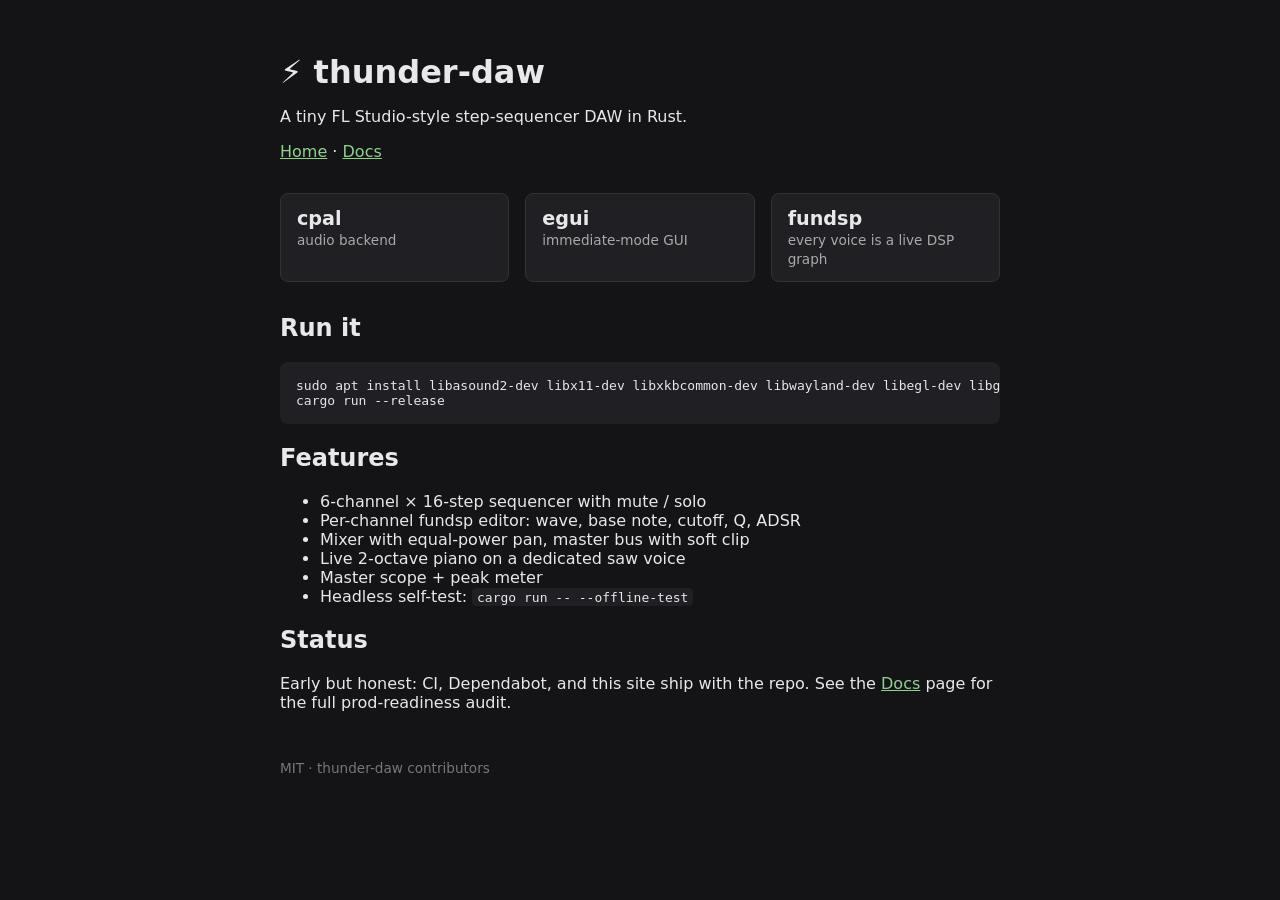
==== website/index.html @ 227684a7 "docs: README, MIT license, prod-readiness audit, website + docs site" ====
<!DOCTYPE html>
<html lang="en">
<head>
<meta charset="utf-8">
<meta name="viewport" content="width=device-width, initial-scale=1">
<title>thunder-daw — tiny FL-style DAW in Rust</title>
<link rel="stylesheet" href="style.css">
</head>
<body>
<header>
  <h1>⚡ thunder-daw</h1>
  <p>A tiny FL Studio-style step-sequencer DAW in Rust.</p>
  <nav><a href="index.html">Home</a> · <a href="docs.html">Docs</a></nav>
</header>
<main>
  <section class="stack">
    <div><strong>cpal</strong><span>audio backend</span></div>
    <div><strong>egui</strong><span>immediate-mode GUI</span></div>
    <div><strong>fundsp</strong><span>every voice is a live DSP graph</span></div>
  </section>
  <section>
    <h2>Run it</h2>
    <pre>sudo apt install libasound2-dev libx11-dev libxkbcommon-dev libwayland-dev libegl-dev libgl-dev
cargo run --release</pre>
  </section>
  <section>
    <h2>Features</h2>
    <ul>
      <li>6-channel × 16-step sequencer with mute / solo</li>
      <li>Per-channel fundsp editor: wave, base note, cutoff, Q, ADSR</li>
      <li>Mixer with equal-power pan, master bus with soft clip</li>
      <li>Live 2-octave piano on a dedicated saw voice</li>
      <li>Master scope + peak meter</li>
      <li>Headless self-test: <code>cargo run -- --offline-test</code></li>
    </ul>
  </section>
  <section>
    <h2>Status</h2>
    <p>Early but honest: CI, Dependabot, and this site ship with the repo.
    See the <a href="docs.html">Docs</a> page for the full prod-readiness audit.</p>
  </section>
</main>
<footer>MIT · thunder-daw contributors</footer>
</body>
</html>
---- website/style.css ----
:root { color-scheme: dark; }
body { font-family: system-ui, sans-serif; max-width: 720px; margin: 0 auto; padding: 2rem 1rem; background: #141417; color: #e8e8ea; }
header h1 { margin-bottom: 0; }
nav { margin: 0.5rem 0 2rem; }
a { color: #8fd18f; }
.stack { display: flex; gap: 1rem; margin-bottom: 2rem; }
.stack div { background: #1f1f24; border: 1px solid #333; border-radius: 8px; padding: 0.8rem 1rem; flex: 1; }
.stack strong { display: block; font-size: 1.2rem; }
.stack span { color: #aaa; font-size: 0.85rem; }
pre { background: #1f1f24; padding: 1rem; border-radius: 8px; overflow-x: auto; }
code { background: #1f1f24; padding: 0.1rem 0.3rem; border-radius: 4px; }
footer { margin-top: 3rem; color: #777; font-size: 0.85rem; }
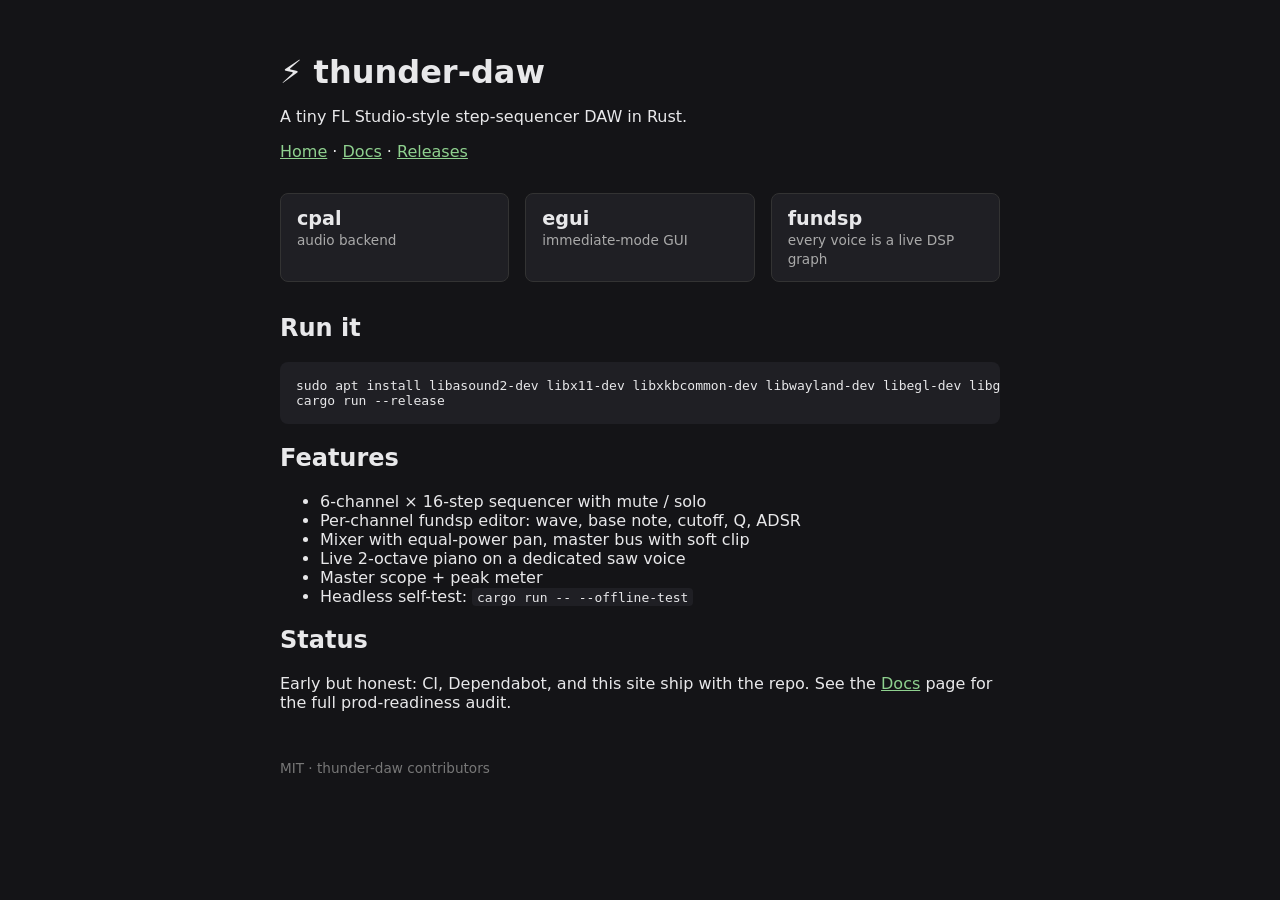
==== commit 163cec04: "docs: CHANGELOG, releases page, release links" ====
--- a/website/index.html
+++ b/website/index.html
@@ -10,7 +10,7 @@
 <header>
   <h1>⚡ thunder-daw</h1>
   <p>A tiny FL Studio-style step-sequencer DAW in Rust.</p>
-  <nav><a href="index.html">Home</a> · <a href="docs.html">Docs</a></nav>
+  <nav><a href="index.html">Home</a> · <a href="docs.html">Docs</a> · <a href="releases.html">Releases</a></nav>
 </header>
 <main>
   <section class="stack">
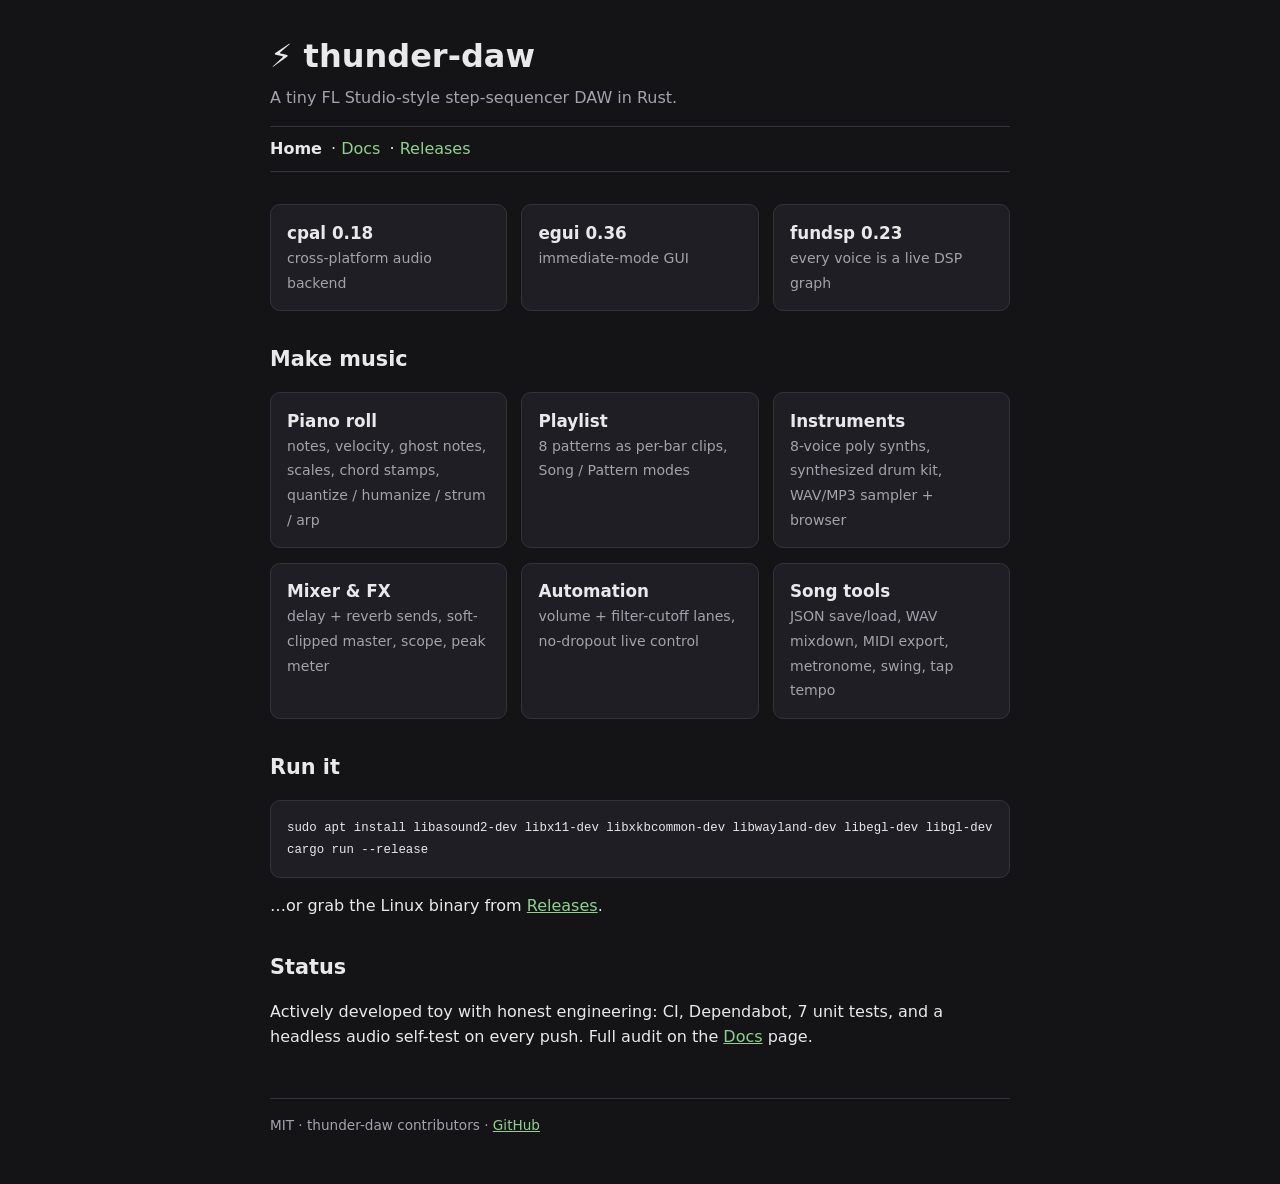
==== commit 3c6f2be0: "docs: refactor site (shared structure, v0.2.0 content, honest audit)" ====
--- a/website/index.html
+++ b/website/index.html
@@ -10,36 +10,46 @@
 <header>
   <h1>⚡ thunder-daw</h1>
   <p>A tiny FL Studio-style step-sequencer DAW in Rust.</p>
-  <nav><a href="index.html">Home</a> · <a href="docs.html">Docs</a> · <a href="releases.html">Releases</a></nav>
+  <nav>
+    <a href="index.html" aria-current="page">Home</a> ·
+    <a href="docs.html">Docs</a> ·
+    <a href="releases.html">Releases</a>
+  </nav>
 </header>
 <main>
-  <section class="stack">
-    <div><strong>cpal</strong><span>audio backend</span></div>
-    <div><strong>egui</strong><span>immediate-mode GUI</span></div>
-    <div><strong>fundsp</strong><span>every voice is a live DSP graph</span></div>
+  <section class="grid">
+    <div class="card"><strong>cpal 0.18</strong><span>cross-platform audio backend</span></div>
+    <div class="card"><strong>egui 0.36</strong><span>immediate-mode GUI</span></div>
+    <div class="card"><strong>fundsp 0.23</strong><span>every voice is a live DSP graph</span></div>
   </section>
+
+  <section>
+    <h2>Make music</h2>
+    <div class="grid">
+      <div class="card"><strong>Piano roll</strong><span>notes, velocity, ghost notes, scales, chord stamps, quantize / humanize / strum / arp</span></div>
+      <div class="card"><strong>Playlist</strong><span>8 patterns as per-bar clips, Song / Pattern modes</span></div>
+      <div class="card"><strong>Instruments</strong><span>8-voice poly synths, synthesized drum kit, WAV/MP3 sampler + browser</span></div>
+      <div class="card"><strong>Mixer &amp; FX</strong><span>delay + reverb sends, soft-clipped master, scope, peak meter</span></div>
+      <div class="card"><strong>Automation</strong><span>volume + filter-cutoff lanes, no-dropout live control</span></div>
+      <div class="card"><strong>Song tools</strong><span>JSON save/load, WAV mixdown, MIDI export, metronome, swing, tap tempo</span></div>
+    </div>
+  </section>
+
   <section>
     <h2>Run it</h2>
-    <pre>sudo apt install libasound2-dev libx11-dev libxkbcommon-dev libwayland-dev libegl-dev libgl-dev
-cargo run --release</pre>
+    <pre><code>sudo apt install libasound2-dev libx11-dev libxkbcommon-dev libwayland-dev libegl-dev libgl-dev
+cargo run --release</code></pre>
+    <p>…or grab the Linux binary from
+    <a href="releases.html">Releases</a>.</p>
   </section>
-  <section>
-    <h2>Features</h2>
-    <ul>
-      <li>6-channel × 16-step sequencer with mute / solo</li>
-      <li>Per-channel fundsp editor: wave, base note, cutoff, Q, ADSR</li>
-      <li>Mixer with equal-power pan, master bus with soft clip</li>
-      <li>Live 2-octave piano on a dedicated saw voice</li>
-      <li>Master scope + peak meter</li>
-      <li>Headless self-test: <code>cargo run -- --offline-test</code></li>
-    </ul>
-  </section>
+
   <section>
     <h2>Status</h2>
-    <p>Early but honest: CI, Dependabot, and this site ship with the repo.
-    See the <a href="docs.html">Docs</a> page for the full prod-readiness audit.</p>
+    <p>Actively developed toy with honest engineering: CI, Dependabot,
+    7 unit tests, and a headless audio self-test on every push.
+    Full audit on the <a href="docs.html">Docs</a> page.</p>
   </section>
 </main>
-<footer>MIT · thunder-daw contributors</footer>
+<footer>MIT · thunder-daw contributors · <a href="https://github.com/canureal/thunder-daw">GitHub</a></footer>
 </body>
 </html>
--- a/website/style.css
+++ b/website/style.css
@@ -1,12 +1,127 @@
-:root { color-scheme: dark; }
-body { font-family: system-ui, sans-serif; max-width: 720px; margin: 0 auto; padding: 2rem 1rem; background: #141417; color: #e8e8ea; }
-header h1 { margin-bottom: 0; }
-nav { margin: 0.5rem 0 2rem; }
-a { color: #8fd18f; }
-.stack { display: flex; gap: 1rem; margin-bottom: 2rem; }
-.stack div { background: #1f1f24; border: 1px solid #333; border-radius: 8px; padding: 0.8rem 1rem; flex: 1; }
-.stack strong { display: block; font-size: 1.2rem; }
-.stack span { color: #aaa; font-size: 0.85rem; }
-pre { background: #1f1f24; padding: 1rem; border-radius: 8px; overflow-x: auto; }
-code { background: #1f1f24; padding: 0.1rem 0.3rem; border-radius: 4px; }
-footer { margin-top: 3rem; color: #777; font-size: 0.85rem; }
+:root {
+  color-scheme: dark;
+  --bg: #141417;
+  --panel: #1e1e24;
+  --line: #33333c;
+  --text: #e9e9ec;
+  --muted: #a3a3ad;
+  --accent: #8fd18f;
+  --accent-dim: #4a7a4c;
+  --radius: 10px;
+}
+
+* { box-sizing: border-box; }
+
+body {
+  font-family: system-ui, -apple-system, sans-serif;
+  max-width: 780px;
+  margin: 0 auto;
+  padding: 2rem 1.25rem 3rem;
+  background: var(--bg);
+  color: var(--text);
+  line-height: 1.55;
+}
+
+header h1 { margin: 0; font-size: 2rem; }
+header p { margin: 0.25rem 0 0; color: var(--muted); }
+
+nav {
+  margin: 1rem 0 2rem;
+  padding: 0.6rem 0;
+  border-top: 1px solid var(--line);
+  border-bottom: 1px solid var(--line);
+}
+
+nav a { color: var(--accent); text-decoration: none; margin-right: 0.25rem; }
+nav a:hover { text-decoration: underline; }
+nav a[aria-current="page"] { color: var(--text); font-weight: 600; }
+
+h2 { margin-top: 2rem; font-size: 1.3rem; }
+a { color: var(--accent); }
+
+.grid {
+  display: grid;
+  grid-template-columns: repeat(auto-fit, minmax(200px, 1fr));
+  gap: 0.9rem;
+  margin: 1rem 0;
+}
+
+.card {
+  background: var(--panel);
+  border: 1px solid var(--line);
+  border-radius: var(--radius);
+  padding: 0.9rem 1rem;
+}
+
+.card strong { display: block; font-size: 1.05rem; }
+.card span { color: var(--muted); font-size: 0.88rem; }
+
+ul { padding-left: 1.3rem; }
+li { margin: 0.3rem 0; }
+
+pre {
+  background: var(--panel);
+  border: 1px solid var(--line);
+  padding: 1rem;
+  border-radius: var(--radius);
+  overflow-x: auto;
+  font-size: 0.88rem;
+}
+
+code {
+  background: var(--panel);
+  border: 1px solid var(--line);
+  padding: 0.1rem 0.35rem;
+  border-radius: 5px;
+  font-size: 0.88em;
+}
+
+pre code { border: none; padding: 0; }
+
+.badge {
+  display: inline-block;
+  background: var(--accent-dim);
+  color: #fff;
+  font-size: 0.75rem;
+  font-weight: 700;
+  padding: 0.15rem 0.5rem;
+  border-radius: 20px;
+  vertical-align: middle;
+  margin-left: 0.5rem;
+}
+
+.btn {
+  display: inline-block;
+  background: var(--accent-dim);
+  color: #fff !important;
+  padding: 0.55rem 1.1rem;
+  border-radius: var(--radius);
+  text-decoration: none;
+  font-weight: 600;
+  margin: 0.4rem 0.4rem 0.4rem 0;
+}
+
+.btn:hover { filter: brightness(1.15); }
+
+table {
+  width: 100%;
+  border-collapse: collapse;
+  margin: 1rem 0;
+  font-size: 0.92rem;
+}
+
+th, td {
+  text-align: left;
+  padding: 0.5rem 0.6rem;
+  border-bottom: 1px solid var(--line);
+}
+
+th { color: var(--muted); font-weight: 600; }
+
+footer {
+  margin-top: 3rem;
+  padding-top: 1rem;
+  border-top: 1px solid var(--line);
+  color: var(--muted);
+  font-size: 0.85rem;
+}
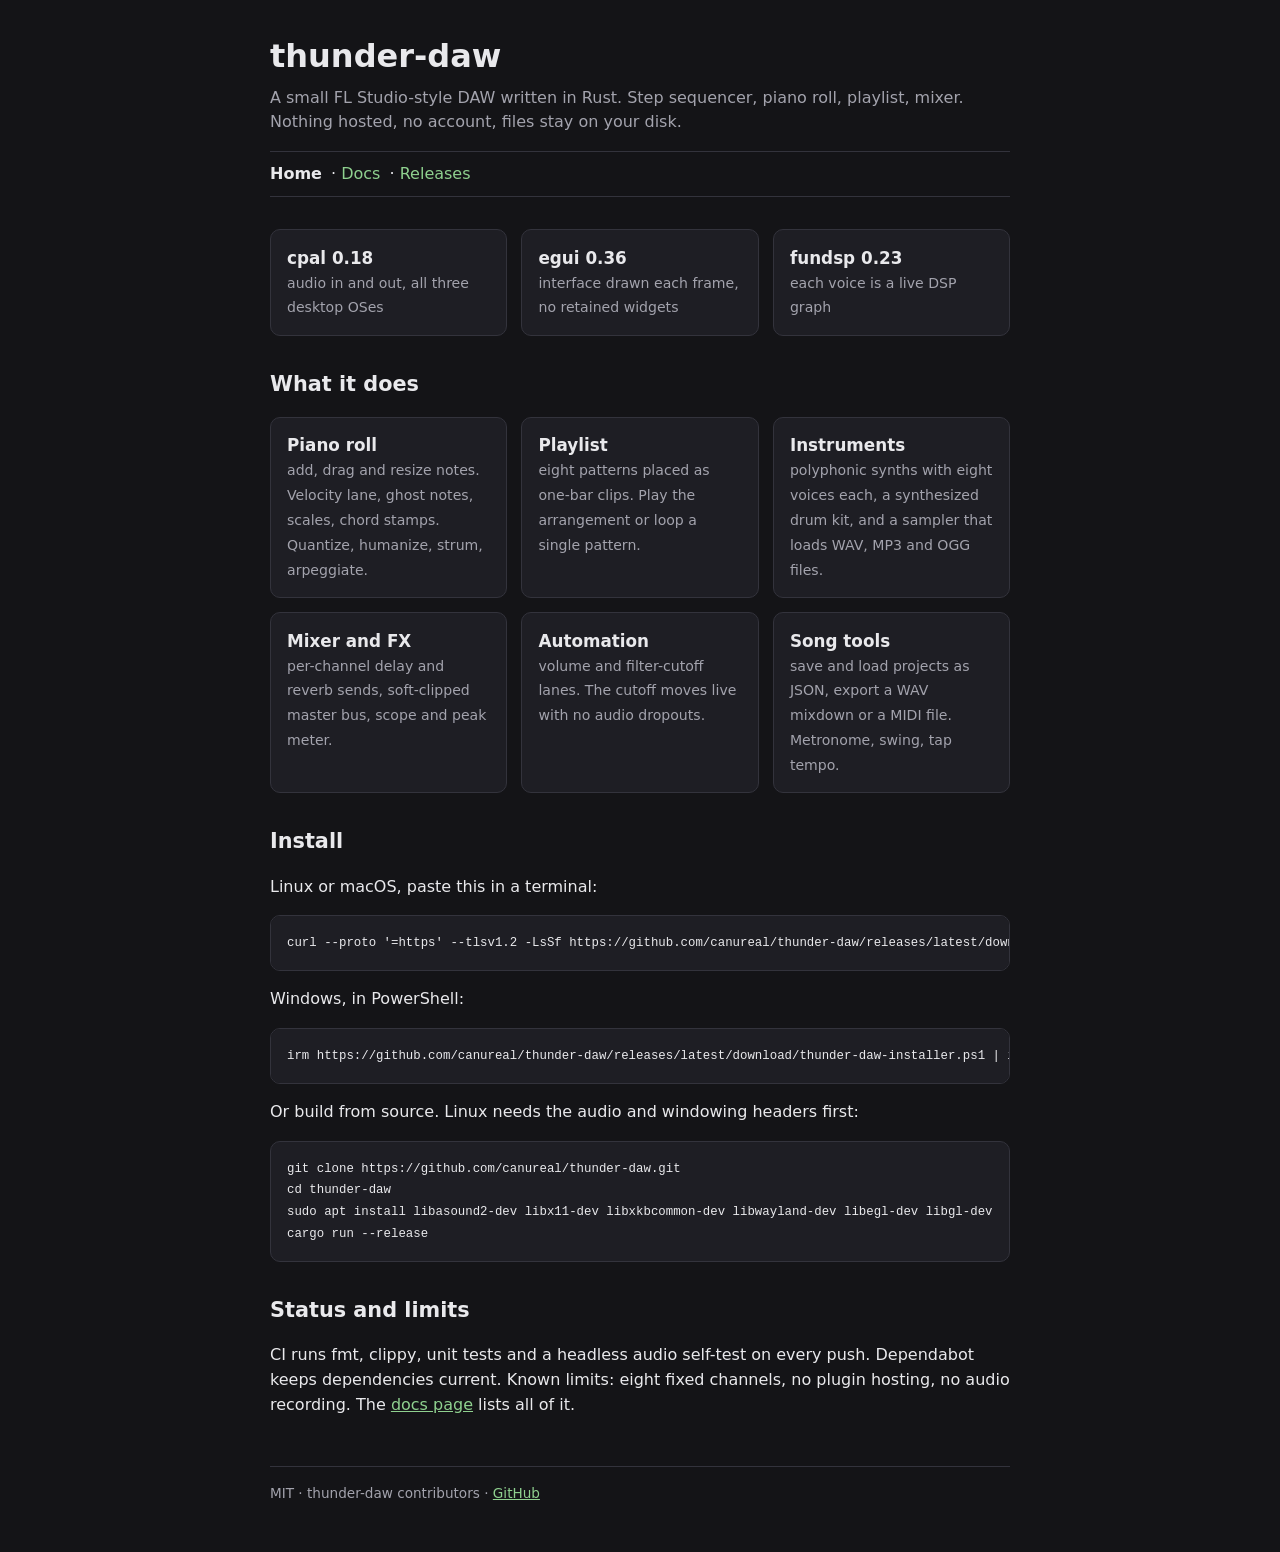
==== commit 9961bd8b: "feat: cross-platform installs via cargo-dist, plain-language docs - cargo-dist: Linux, Windows, macO" ====
--- a/website/index.html
+++ b/website/index.html
@@ -3,13 +3,14 @@
 <head>
 <meta charset="utf-8">
 <meta name="viewport" content="width=device-width, initial-scale=1">
-<title>thunder-daw — tiny FL-style DAW in Rust</title>
+<title>thunder-daw: a small FL-style DAW in Rust</title>
 <link rel="stylesheet" href="style.css">
 </head>
 <body>
 <header>
-  <h1>⚡ thunder-daw</h1>
-  <p>A tiny FL Studio-style step-sequencer DAW in Rust.</p>
+  <h1>thunder-daw</h1>
+  <p>A small FL Studio-style DAW written in Rust. Step sequencer, piano roll,
+  playlist, mixer. Nothing hosted, no account, files stay on your disk.</p>
   <nav>
     <a href="index.html" aria-current="page">Home</a> ·
     <a href="docs.html">Docs</a> ·
@@ -18,36 +19,42 @@
 </header>
 <main>
   <section class="grid">
-    <div class="card"><strong>cpal 0.18</strong><span>cross-platform audio backend</span></div>
-    <div class="card"><strong>egui 0.36</strong><span>immediate-mode GUI</span></div>
-    <div class="card"><strong>fundsp 0.23</strong><span>every voice is a live DSP graph</span></div>
+    <div class="card"><strong>cpal 0.18</strong><span>audio in and out, all three desktop OSes</span></div>
+    <div class="card"><strong>egui 0.36</strong><span>interface drawn each frame, no retained widgets</span></div>
+    <div class="card"><strong>fundsp 0.23</strong><span>each voice is a live DSP graph</span></div>
   </section>
 
   <section>
-    <h2>Make music</h2>
+    <h2>What it does</h2>
     <div class="grid">
-      <div class="card"><strong>Piano roll</strong><span>notes, velocity, ghost notes, scales, chord stamps, quantize / humanize / strum / arp</span></div>
-      <div class="card"><strong>Playlist</strong><span>8 patterns as per-bar clips, Song / Pattern modes</span></div>
-      <div class="card"><strong>Instruments</strong><span>8-voice poly synths, synthesized drum kit, WAV/MP3 sampler + browser</span></div>
-      <div class="card"><strong>Mixer &amp; FX</strong><span>delay + reverb sends, soft-clipped master, scope, peak meter</span></div>
-      <div class="card"><strong>Automation</strong><span>volume + filter-cutoff lanes, no-dropout live control</span></div>
-      <div class="card"><strong>Song tools</strong><span>JSON save/load, WAV mixdown, MIDI export, metronome, swing, tap tempo</span></div>
+      <div class="card"><strong>Piano roll</strong><span>add, drag and resize notes. Velocity lane, ghost notes, scales, chord stamps. Quantize, humanize, strum, arpeggiate.</span></div>
+      <div class="card"><strong>Playlist</strong><span>eight patterns placed as one-bar clips. Play the arrangement or loop a single pattern.</span></div>
+      <div class="card"><strong>Instruments</strong><span>polyphonic synths with eight voices each, a synthesized drum kit, and a sampler that loads WAV, MP3 and OGG files.</span></div>
+      <div class="card"><strong>Mixer and FX</strong><span>per-channel delay and reverb sends, soft-clipped master bus, scope and peak meter.</span></div>
+      <div class="card"><strong>Automation</strong><span>volume and filter-cutoff lanes. The cutoff moves live with no audio dropouts.</span></div>
+      <div class="card"><strong>Song tools</strong><span>save and load projects as JSON, export a WAV mixdown or a MIDI file. Metronome, swing, tap tempo.</span></div>
     </div>
   </section>
 
   <section>
-    <h2>Run it</h2>
-    <pre><code>sudo apt install libasound2-dev libx11-dev libxkbcommon-dev libwayland-dev libegl-dev libgl-dev
+    <h2>Install</h2>
+    <p>Linux or macOS, paste this in a terminal:</p>
+    <pre><code>curl --proto '=https' --tlsv1.2 -LsSf https://github.com/canureal/thunder-daw/releases/latest/download/thunder-daw-installer.sh | sh</code></pre>
+    <p>Windows, in PowerShell:</p>
+    <pre><code>irm https://github.com/canureal/thunder-daw/releases/latest/download/thunder-daw-installer.ps1 | iex</code></pre>
+    <p>Or build from source. Linux needs the audio and windowing headers first:</p>
+    <pre><code>git clone https://github.com/canureal/thunder-daw.git
+cd thunder-daw
+sudo apt install libasound2-dev libx11-dev libxkbcommon-dev libwayland-dev libegl-dev libgl-dev
 cargo run --release</code></pre>
-    <p>…or grab the Linux binary from
-    <a href="releases.html">Releases</a>.</p>
   </section>
 
   <section>
-    <h2>Status</h2>
-    <p>Actively developed toy with honest engineering: CI, Dependabot,
-    7 unit tests, and a headless audio self-test on every push.
-    Full audit on the <a href="docs.html">Docs</a> page.</p>
+    <h2>Status and limits</h2>
+    <p>CI runs fmt, clippy, unit tests and a headless audio self-test on every
+    push. Dependabot keeps dependencies current. Known limits: eight fixed
+    channels, no plugin hosting, no audio recording. The
+    <a href="docs.html">docs page</a> lists all of it.</p>
   </section>
 </main>
 <footer>MIT · thunder-daw contributors · <a href="https://github.com/canureal/thunder-daw">GitHub</a></footer>
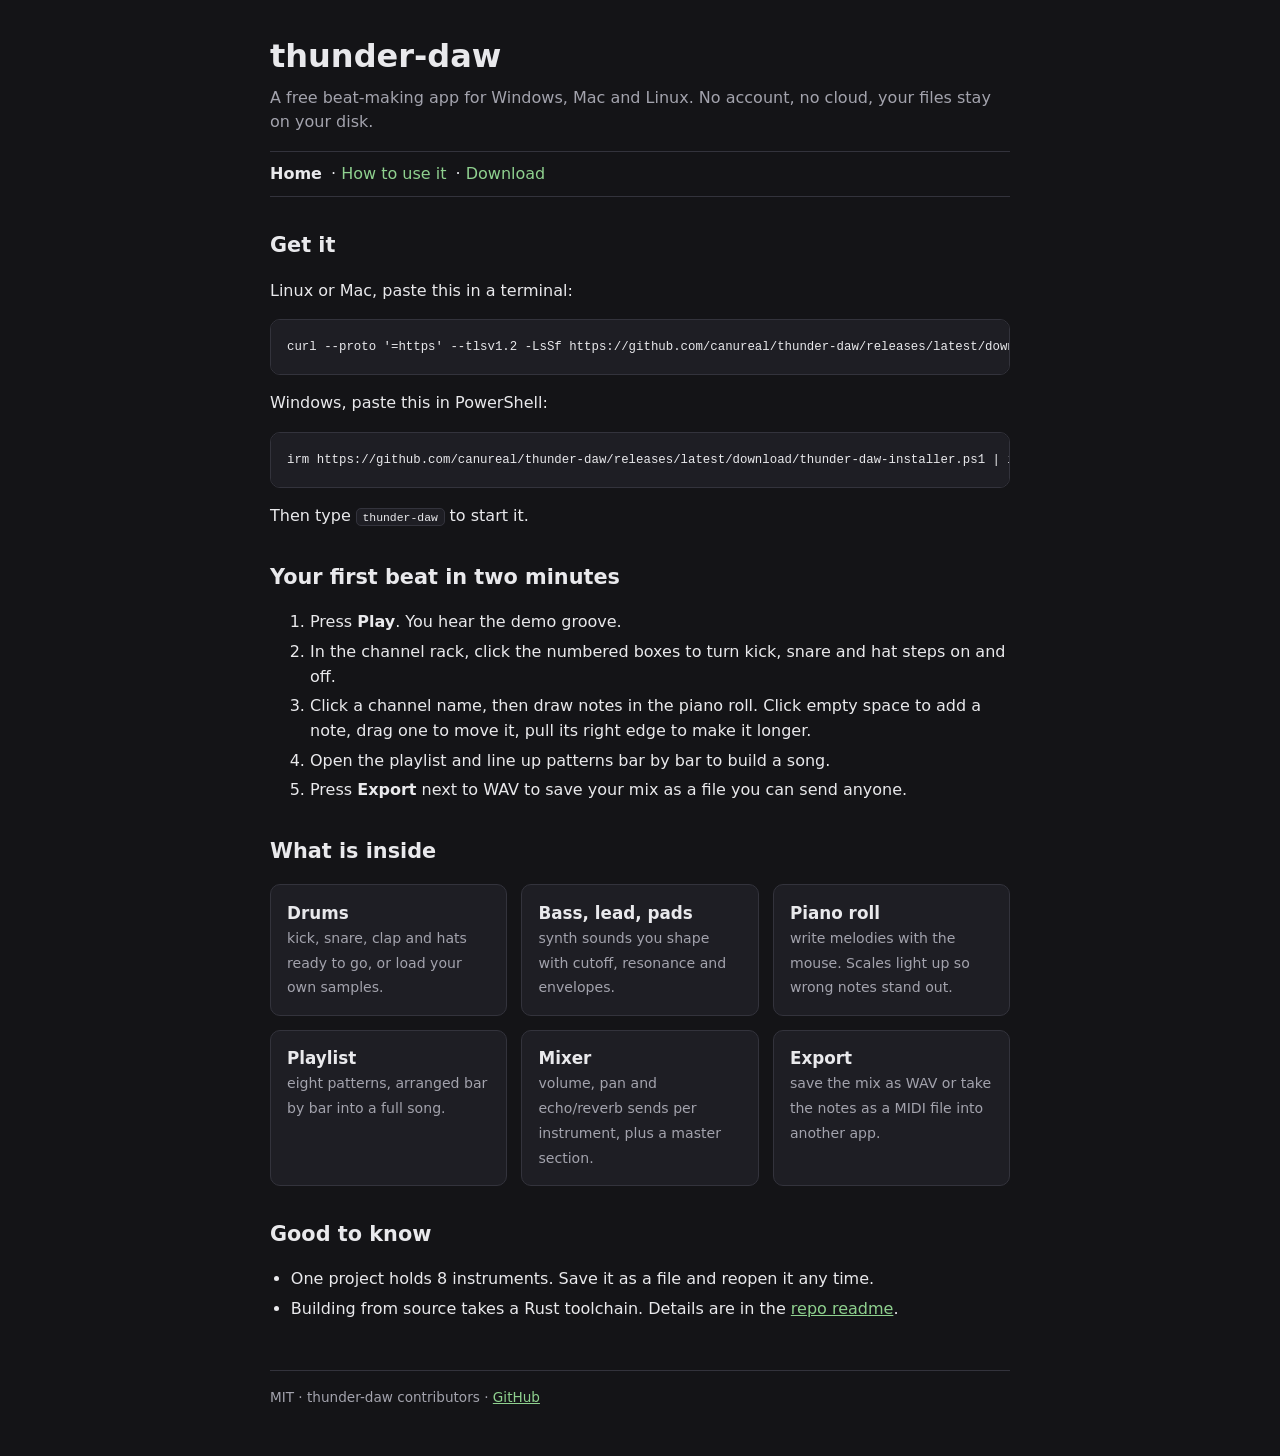
==== commit 438ce113: "docs: user-facing site, drop prod-readiness framing" ====
--- a/website/index.html
+++ b/website/index.html
@@ -3,58 +3,64 @@
 <head>
 <meta charset="utf-8">
 <meta name="viewport" content="width=device-width, initial-scale=1">
-<title>thunder-daw: a small FL-style DAW in Rust</title>
+<title>thunder-daw: make beats on your computer</title>
 <link rel="stylesheet" href="style.css">
 </head>
 <body>
 <header>
   <h1>thunder-daw</h1>
-  <p>A small FL Studio-style DAW written in Rust. Step sequencer, piano roll,
-  playlist, mixer. Nothing hosted, no account, files stay on your disk.</p>
+  <p>A free beat-making app for Windows, Mac and Linux.
+  No account, no cloud, your files stay on your disk.</p>
   <nav>
     <a href="index.html" aria-current="page">Home</a> ·
-    <a href="docs.html">Docs</a> ·
-    <a href="releases.html">Releases</a>
+    <a href="docs.html">How to use it</a> ·
+    <a href="releases.html">Download</a>
   </nav>
 </header>
 <main>
-  <section class="grid">
-    <div class="card"><strong>cpal 0.18</strong><span>audio in and out, all three desktop OSes</span></div>
-    <div class="card"><strong>egui 0.36</strong><span>interface drawn each frame, no retained widgets</span></div>
-    <div class="card"><strong>fundsp 0.23</strong><span>each voice is a live DSP graph</span></div>
+  <section>
+    <h2>Get it</h2>
+    <p>Linux or Mac, paste this in a terminal:</p>
+    <pre><code>curl --proto '=https' --tlsv1.2 -LsSf https://github.com/canureal/thunder-daw/releases/latest/download/thunder-daw-installer.sh | sh</code></pre>
+    <p>Windows, paste this in PowerShell:</p>
+    <pre><code>irm https://github.com/canureal/thunder-daw/releases/latest/download/thunder-daw-installer.ps1 | iex</code></pre>
+    <p>Then type <code>thunder-daw</code> to start it.</p>
   </section>
 
   <section>
-    <h2>What it does</h2>
+    <h2>Your first beat in two minutes</h2>
+    <ol>
+      <li>Press <strong>Play</strong>. You hear the demo groove.</li>
+      <li>In the channel rack, click the numbered boxes to turn kick,
+      snare and hat steps on and off.</li>
+      <li>Click a channel name, then draw notes in the piano roll.
+      Click empty space to add a note, drag one to move it, pull its
+      right edge to make it longer.</li>
+      <li>Open the playlist and line up patterns bar by bar to build a song.</li>
+      <li>Press <strong>Export</strong> next to WAV to save your mix as a file
+      you can send anyone.</li>
+    </ol>
+  </section>
+
+  <section>
+    <h2>What is inside</h2>
     <div class="grid">
-      <div class="card"><strong>Piano roll</strong><span>add, drag and resize notes. Velocity lane, ghost notes, scales, chord stamps. Quantize, humanize, strum, arpeggiate.</span></div>
-      <div class="card"><strong>Playlist</strong><span>eight patterns placed as one-bar clips. Play the arrangement or loop a single pattern.</span></div>
-      <div class="card"><strong>Instruments</strong><span>polyphonic synths with eight voices each, a synthesized drum kit, and a sampler that loads WAV, MP3 and OGG files.</span></div>
-      <div class="card"><strong>Mixer and FX</strong><span>per-channel delay and reverb sends, soft-clipped master bus, scope and peak meter.</span></div>
-      <div class="card"><strong>Automation</strong><span>volume and filter-cutoff lanes. The cutoff moves live with no audio dropouts.</span></div>
-      <div class="card"><strong>Song tools</strong><span>save and load projects as JSON, export a WAV mixdown or a MIDI file. Metronome, swing, tap tempo.</span></div>
+      <div class="card"><strong>Drums</strong><span>kick, snare, clap and hats ready to go, or load your own samples.</span></div>
+      <div class="card"><strong>Bass, lead, pads</strong><span>synth sounds you shape with cutoff, resonance and envelopes.</span></div>
+      <div class="card"><strong>Piano roll</strong><span>write melodies with the mouse. Scales light up so wrong notes stand out.</span></div>
+      <div class="card"><strong>Playlist</strong><span>eight patterns, arranged bar by bar into a full song.</span></div>
+      <div class="card"><strong>Mixer</strong><span>volume, pan and echo/reverb sends per instrument, plus a master section.</span></div>
+      <div class="card"><strong>Export</strong><span>save the mix as WAV or take the notes as a MIDI file into another app.</span></div>
     </div>
   </section>
 
   <section>
-    <h2>Install</h2>
-    <p>Linux or macOS, paste this in a terminal:</p>
-    <pre><code>curl --proto '=https' --tlsv1.2 -LsSf https://github.com/canureal/thunder-daw/releases/latest/download/thunder-daw-installer.sh | sh</code></pre>
-    <p>Windows, in PowerShell:</p>
-    <pre><code>irm https://github.com/canureal/thunder-daw/releases/latest/download/thunder-daw-installer.ps1 | iex</code></pre>
-    <p>Or build from source. Linux needs the audio and windowing headers first:</p>
-    <pre><code>git clone https://github.com/canureal/thunder-daw.git
-cd thunder-daw
-sudo apt install libasound2-dev libx11-dev libxkbcommon-dev libwayland-dev libegl-dev libgl-dev
-cargo run --release</code></pre>
-  </section>
-
-  <section>
-    <h2>Status and limits</h2>
-    <p>CI runs fmt, clippy, unit tests and a headless audio self-test on every
-    push. Dependabot keeps dependencies current. Known limits: eight fixed
-    channels, no plugin hosting, no audio recording. The
-    <a href="docs.html">docs page</a> lists all of it.</p>
+    <h2>Good to know</h2>
+    <ul>
+      <li>One project holds 8 instruments. Save it as a file and reopen it any time.</li>
+      <li>Building from source takes a Rust toolchain. Details are in the
+      <a href="https://github.com/canureal/thunder-daw">repo readme</a>.</li>
+    </ul>
   </section>
 </main>
 <footer>MIT · thunder-daw contributors · <a href="https://github.com/canureal/thunder-daw">GitHub</a></footer>
